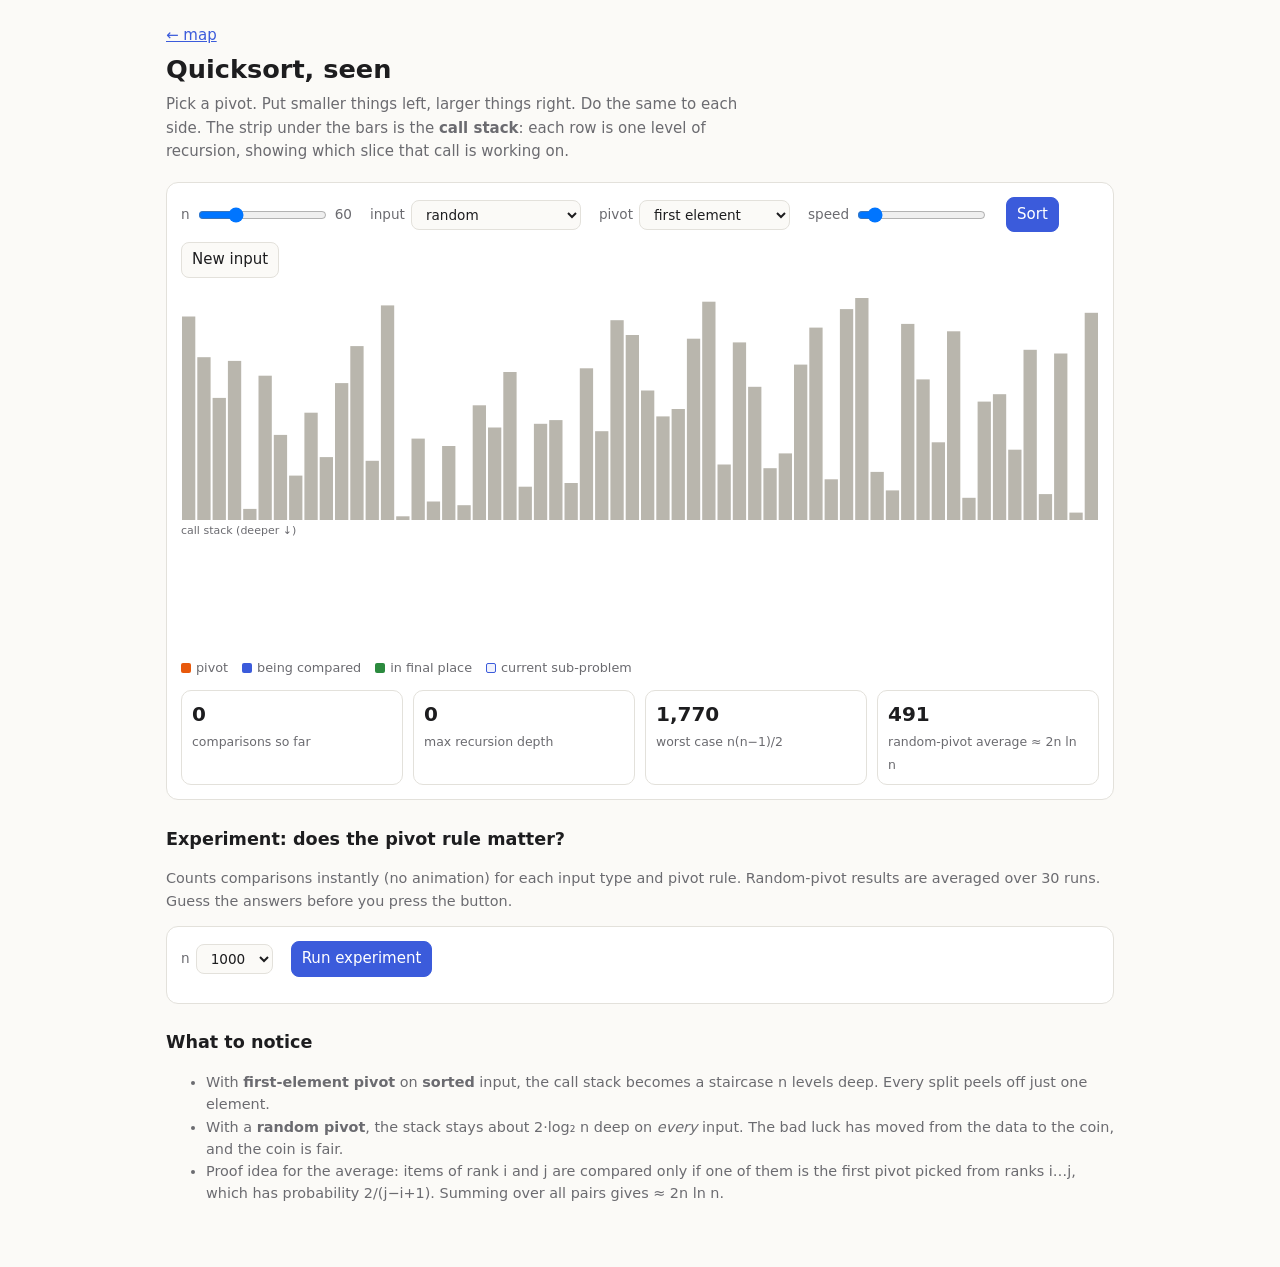
==== 01-recursion/quicksort.html @ 3a14c527 "Set up Profound Studies: six modules unified by 'a few rules, applied again and again' - THE_THREAD." ====
<!doctype html>
<html lang="en">
<head>
<meta charset="utf-8">
<meta name="viewport" content="width=device-width, initial-scale=1">
<title>Quicksort, Seen</title>
<style>
:root{--bg:#fbfaf7;--fg:#1d1d1f;--muted:#6b6b70;--line:#e3e1db;--panel:#fff;--bar:#b9b6ad;--accent:#3b5bdb;--accent2:#e8590c;--good:#2b8a3e;--band:rgba(59,91,219,.08)}
@media (prefers-color-scheme:dark){:root:not([data-theme="light"]){--bg:#141417;--fg:#ececf0;--muted:#9a9aa3;--line:#2c2c33;--panel:#1c1c21;--bar:#55555e;--accent:#7c96ff;--accent2:#ff9147;--good:#5cc77a;--band:rgba(124,150,255,.12)}}
:root[data-theme="dark"]{--bg:#141417;--fg:#ececf0;--muted:#9a9aa3;--line:#2c2c33;--panel:#1c1c21;--bar:#55555e;--accent:#7c96ff;--accent2:#ff9147;--good:#5cc77a;--band:rgba(124,150,255,.12)}
*{box-sizing:border-box}
body{margin:0;background:var(--bg);color:var(--fg);font:15px/1.55 system-ui,-apple-system,"Segoe UI",sans-serif}
main{max-width:980px;margin:0 auto;padding:24px 16px 48px}
h1{font-size:1.6rem;margin:.2rem 0}
.lede{color:var(--muted);margin:.2rem 0 1.2rem;max-width:62ch}
a{color:var(--accent)}
.panel{background:var(--panel);border:1px solid var(--line);border-radius:12px;padding:14px}
.controls{display:flex;flex-wrap:wrap;gap:10px 18px;align-items:center;margin-bottom:12px}
label{font-size:.85rem;color:var(--muted);display:flex;gap:6px;align-items:center}
select,button,input[type=range]{font:inherit}
select,button{background:var(--bg);color:var(--fg);border:1px solid var(--line);border-radius:8px;padding:5px 10px;cursor:pointer}
button.primary{background:var(--accent);border-color:var(--accent);color:#fff}
canvas{width:100%;display:block}
.stats{display:grid;grid-template-columns:repeat(auto-fit,minmax(140px,1fr));gap:10px;margin-top:12px}
.stat{border:1px solid var(--line);border-radius:10px;padding:8px 10px}
.stat b{display:block;font-size:1.25rem;font-variant-numeric:tabular-nums}
.stat span{font-size:.78rem;color:var(--muted)}
.legend{display:flex;flex-wrap:wrap;gap:14px;font-size:.8rem;color:var(--muted);margin-top:8px}
.sw{display:inline-block;width:10px;height:10px;border-radius:2px;margin-right:5px;vertical-align:-1px}
table{border-collapse:collapse;width:100%;font-variant-numeric:tabular-nums;font-size:.9rem}
th,td{padding:6px 8px;border-bottom:1px solid var(--line);text-align:right}
th:first-child,td:first-child{text-align:left}
.note{font-size:.9rem;color:var(--muted)}
h2{font-size:1.1rem;margin:1.6rem 0 .5rem}
</style>
</head>
<body>
<main>
<a href="../index.html">← map</a>
<h1>Quicksort, seen</h1>
<p class="lede">Pick a pivot. Put smaller things left, larger things right. Do the same to each side. The strip under the bars is the <b>call stack</b>: each row is one level of recursion, showing which slice that call is working on.</p>

<div class="panel">
  <div class="controls">
    <label>n <input id="n" type="range" min="8" max="200" value="60"><span id="nv">60</span></label>
    <label>input <select id="input"><option value="random">random</option><option value="sorted">already sorted</option><option value="reversed">reversed</option><option value="few">few distinct values</option></select></label>
    <label>pivot <select id="pivot"><option value="first">first element</option><option value="random">random</option><option value="median3">median of three</option></select></label>
    <label>speed <input id="speed" type="range" min="1" max="60" value="6"></label>
    <button id="go" class="primary">Sort</button>
    <button id="reset">New input</button>
  </div>
  <canvas id="cv" height="360"></canvas>
  <div class="legend">
    <span><i class="sw" style="background:var(--accent2)"></i>pivot</span>
    <span><i class="sw" style="background:var(--accent)"></i>being compared</span>
    <span><i class="sw" style="background:var(--good)"></i>in final place</span>
    <span><i class="sw" style="background:var(--band);border:1px solid var(--accent)"></i>current sub-problem</span>
  </div>
  <div class="stats">
    <div class="stat"><b id="comps">0</b><span>comparisons so far</span></div>
    <div class="stat"><b id="depth">0</b><span>max recursion depth</span></div>
    <div class="stat"><b id="worst">0</b><span>worst case n(n−1)/2</span></div>
    <div class="stat"><b id="avg">0</b><span>random-pivot average ≈ 2n ln n</span></div>
  </div>
</div>

<h2>Experiment: does the pivot rule matter?</h2>
<p class="note">Counts comparisons instantly (no animation) for each input type and pivot rule. Random-pivot results are averaged over 30 runs. Guess the answers before you press the button.</p>
<div class="panel">
  <div class="controls">
    <label>n <select id="cn"><option>100</option><option selected>1000</option><option>5000</option></select></label>
    <button id="cmp" class="primary">Run experiment</button>
  </div>
  <div id="tbl"></div>
</div>

<h2>What to notice</h2>
<ul class="note">
  <li>With <b>first-element pivot</b> on <b>sorted</b> input, the call stack becomes a staircase n levels deep. Every split peels off just one element.</li>
  <li>With a <b>random pivot</b>, the stack stays about 2·log₂ n deep on <i>every</i> input. The bad luck has moved from the data to the coin, and the coin is fair.</li>
  <li>Proof idea for the average: items of rank i and j are compared only if one of them is the first pivot picked from ranks i…j, which has probability 2/(j−i+1). Summing over all pairs gives ≈ 2n ln n.</li>
</ul>
</main>

<script>
const $ = id => document.getElementById(id);
const cv = $('cv'), ctx = cv.getContext('2d');
const css = v => getComputedStyle(document.documentElement).getPropertyValue(v).trim();
let arr = [], gen = null, running = false, frame = null, sorted = [], comps = 0, maxDepth = 0, stack = [];

function makeInput(n, kind){
  let a = Array.from({length:n}, (_,i)=>i+1);
  if (kind==='few') a = a.map(()=>1+Math.floor(Math.random()*5)*Math.ceil(n/5));
  if (kind==='random' || kind==='few') for (let i=n-1;i>0;i--){const j=Math.floor(Math.random()*(i+1));[a[i],a[j]]=[a[j],a[i]];}
  if (kind==='reversed') a.reverse();
  return a;
}
function choosePivot(a, lo, hi, rule){
  if (rule==='random') return lo + Math.floor(Math.random()*(hi-lo+1));
  if (rule==='median3'){
    const m = (lo+hi)>>1, x=a[lo], y=a[m], z=a[hi];
    if ((x<=y&&y<=z)||(z<=y&&y<=x)) return m;
    if ((y<=x&&x<=z)||(z<=x&&x<=y)) return lo;
    return hi;
  }
  return lo;
}
function* qs(a, lo, hi, depth, rule){
  stack.push([lo,hi]); maxDepth = Math.max(maxDepth, depth);
  if (lo >= hi){ if (lo===hi) sorted[lo]=true; yield {lo,hi}; stack.pop(); return; }
  const p = choosePivot(a, lo, hi, rule);
  [a[p],a[hi]]=[a[hi],a[p]];
  const pv = a[hi]; let i = lo;
  for (let j=lo;j<hi;j++){
    comps++;
    yield {lo,hi,i,j,pivot:hi};
    if (a[j] < pv){ [a[i],a[j]]=[a[j],a[i]]; i++; }
  }
  [a[i],a[hi]]=[a[hi],a[i]]; sorted[i]=true;
  yield {lo,hi,pivot:i};
  yield* qs(a, lo, i-1, depth+1, rule);
  yield* qs(a, i+1, hi, depth+1, rule);
  stack.pop();
}
// Iterative counter for the experiment (no recursion limits)
function countComparisons(a, rule){
  let c = 0; const st=[[0,a.length-1]];
  while (st.length){
    const [lo,hi] = st.pop(); if (lo>=hi) continue;
    const p = choosePivot(a, lo, hi, rule); [a[p],a[hi]]=[a[hi],a[p]];
    const pv=a[hi]; let i=lo;
    for (let j=lo;j<hi;j++){ c++; if (a[j]<pv){ [a[i],a[j]]=[a[j],a[i]]; i++; } }
    [a[i],a[hi]]=[a[hi],a[i]]; st.push([lo,i-1],[i+1,hi]);
  }
  return c;
}

function resize(){
  const dpr = window.devicePixelRatio||1, w = cv.clientWidth;
  cv.width = w*dpr; cv.height = 360*dpr; ctx.setTransform(dpr,0,0,dpr,0,0); draw();
}
function draw(){
  const W = cv.clientWidth, H = 360, n = arr.length;
  const barsH = 230, stackTop = 248;
  ctx.clearRect(0,0,W,H);
  const bw = W / n, maxV = Math.max(...arr);
  if (frame){
    ctx.fillStyle = css('--band');
    ctx.fillRect(frame.lo*bw, 0, (frame.hi-frame.lo+1)*bw, barsH);
  }
  for (let k=0;k<n;k++){
    let c = css('--bar');
    if (sorted[k]) c = css('--good');
    if (frame){
      if (k===frame.pivot) c = css('--accent2');
      else if (k===frame.j) c = css('--accent');
    }
    ctx.fillStyle = c;
    const h = (arr[k]/maxV)*(barsH-8);
    ctx.fillRect(k*bw+ (bw>4?1:0), barsH-h, Math.max(1,bw-(bw>4?2:0)), h);
  }
  if (frame && frame.i!==undefined){
    ctx.strokeStyle = css('--fg'); ctx.setLineDash([3,3]);
    ctx.beginPath(); ctx.moveTo(frame.i*bw,0); ctx.lineTo(frame.i*bw,barsH); ctx.stroke(); ctx.setLineDash([]);
  }
  // call stack strip
  ctx.fillStyle = css('--muted'); ctx.font = '11px system-ui';
  ctx.fillText('call stack (deeper ↓)', 0, stackTop-4);
  const rows = Math.max(stack.length, 1), rh = Math.min(10, (H-stackTop-4)/Math.max(rows, 10));
  stack.forEach(([lo,hi],d)=>{
    ctx.fillStyle = d===stack.length-1 ? css('--accent') : css('--bar');
    ctx.fillRect(lo*bw, stackTop + d*rh, Math.max(2,(hi-lo+1)*bw), Math.max(1,rh-1));
  });
}
function stats(){
  const n = arr.length;
  $('comps').textContent = comps.toLocaleString();
  $('depth').textContent = maxDepth;
  $('worst').textContent = (n*(n-1)/2).toLocaleString();
  $('avg').textContent = Math.round(2*n*Math.log(n)).toLocaleString();
}
function reset(){
  running=false; gen=null; frame=null; stack=[]; comps=0; maxDepth=0;
  arr = makeInput(+$('n').value, $('input').value); sorted = arr.map(()=>false);
  $('go').textContent='Sort'; stats(); draw();
}
function loop(){
  if (!running) return;
  const steps = +$('speed').value;
  for (let s=0;s<steps;s++){
    const r = gen.next();
    if (r.done){ running=false; frame=null; stack=[]; sorted=sorted.map(()=>true); $('go').textContent='Sort again'; break; }
    frame = r.value;
  }
  stats(); draw(); requestAnimationFrame(loop);
}
$('go').onclick = ()=>{
  if (running){ running=false; $('go').textContent='Resume'; return; }
  if (!gen || $('go').textContent==='Sort again'){ reset(); gen = qs(arr,0,arr.length-1,0,$('pivot').value); }
  running = true; $('go').textContent='Pause'; loop();
};
$('reset').onclick = reset;
['input','pivot'].forEach(id=>$(id).onchange = reset);
$('n').oninput = ()=>{ $('nv').textContent=$('n').value; reset(); };

$('cmp').onclick = ()=>{
  const n = +$('cn').value, kinds=['random','sorted','reversed','few'], rules=['first','median3','random'];
  let html = `<table><tr><th>input \\ pivot</th><th>first element</th><th>median of three</th><th>random (avg of 30)</th></tr>`;
  for (const k of kinds){
    const base = makeInput(n,k);
    html += `<tr><td>${{random:'random',sorted:'already sorted',reversed:'reversed',few:'few distinct values'}[k]}</td>`;
    for (const r of rules){
      const runs = r==='random'?30:1; let tot=0;
      for (let t=0;t<runs;t++) tot += countComparisons(base.slice(), r);
      html += `<td>${Math.round(tot/runs).toLocaleString()}</td>`;
    }
    html += '</tr>';
  }
  html += `</table><p class="note">Reference: n(n−1)/2 = ${(n*(n-1)/2).toLocaleString()} · 2n ln n ≈ ${Math.round(2*n*Math.log(n)).toLocaleString()}. Why does "few distinct values" hurt every rule? (Hint: what happens to items equal to the pivot?)</p>`;
  $('tbl').innerHTML = html;
};
window.addEventListener('resize', resize);
reset(); resize();
</script>
</body>
</html>
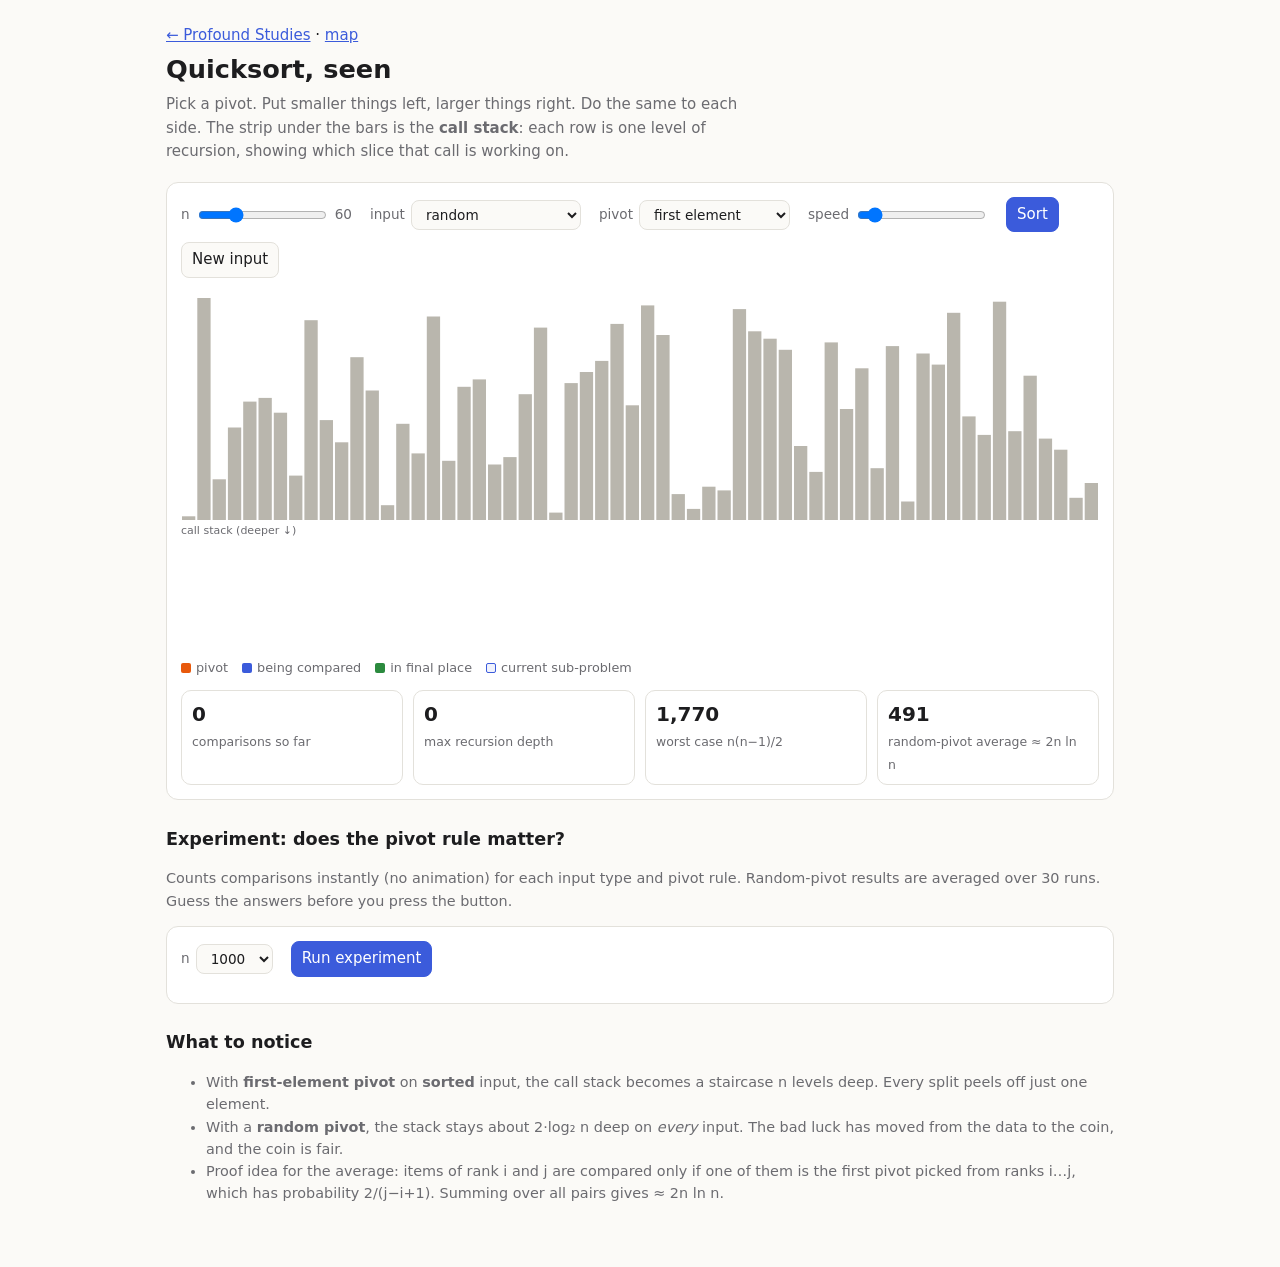
==== commit 19c5cc99: "Add Profound Studies PWA: progress, journal, focus timer, offline - index.html is now an installable" ====
--- a/01-recursion/quicksort.html
+++ b/01-recursion/quicksort.html
@@ -36,7 +36,7 @@
 </head>
 <body>
 <main>
-<a href="../index.html">← map</a>
+<a href="../index.html">← Profound Studies</a> · <a href="../map.html">map</a>
 <h1>Quicksort, seen</h1>
 <p class="lede">Pick a pivot. Put smaller things left, larger things right. Do the same to each side. The strip under the bars is the <b>call stack</b>: each row is one level of recursion, showing which slice that call is working on.</p>
 
